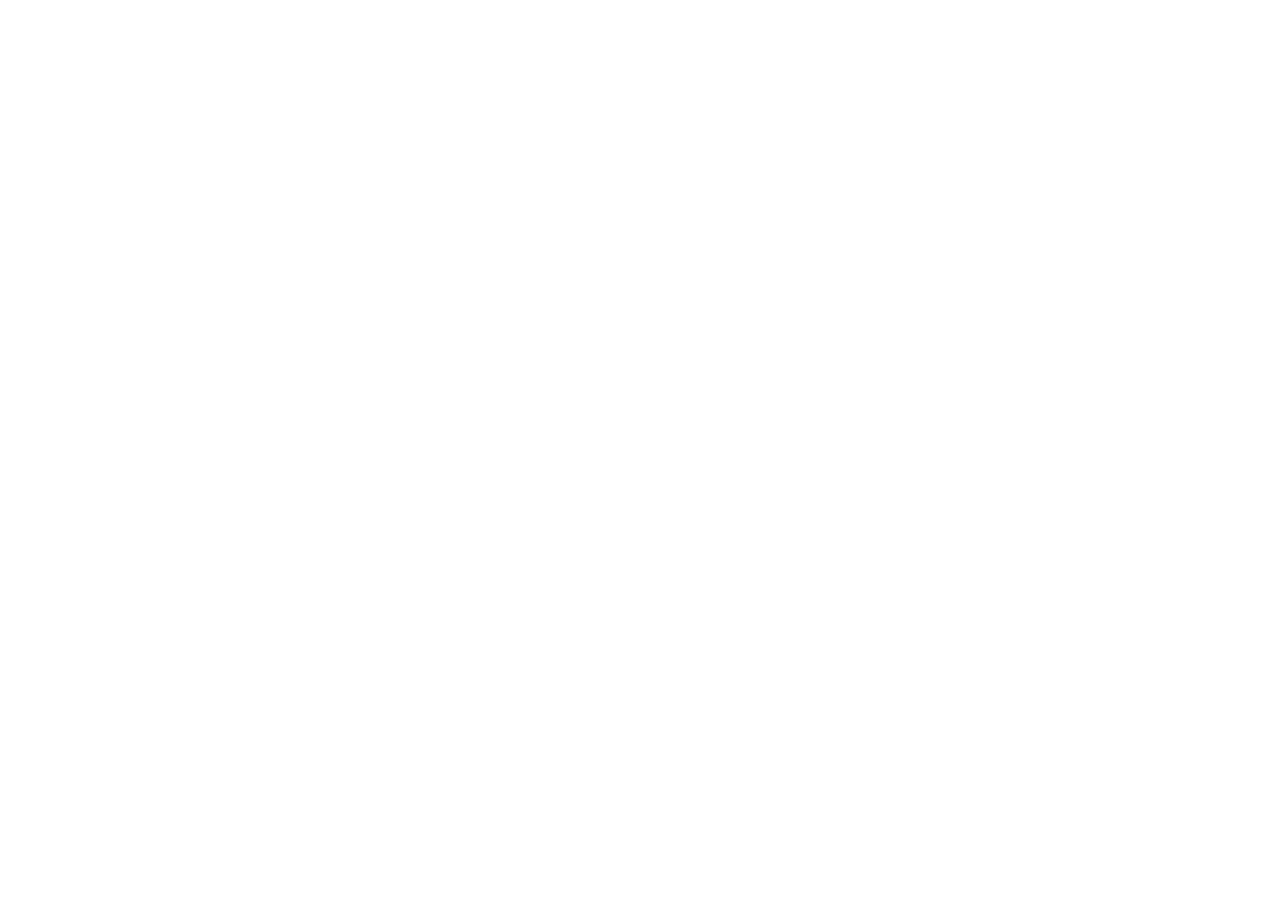
==== index.html @ 229c85f9 "Added basic html heading, background image using css, and materialize-src files" ====
<!DOCTYPE html>
<html>

<head>
    <link rel="stylesheet" type="text/css" href="style.css">
    <title>Josh & Mashal's Arena</title>
    <!-- MOBILE RESPONSIVE -->
    <meta name="viewport" content="width=device-width, initial-scale=1.0" />
</head>

<body>



       
<!-- SCRIPT TAGS -->

<script src="https://code.jquery.com/jquery-3.3.1.min.js"></script>
<script type="text/javascript" src="js/materialize.min.js"></script>
<script src="main.js"></script>

</body>
</html>
---- style.css ----
body{
    background-image: url(images/pokemon_arena.png);
    background-repeat: no-repeat;
    background-size: cover;
    height: 100%;
    width: 100%;
    position: relative;
}
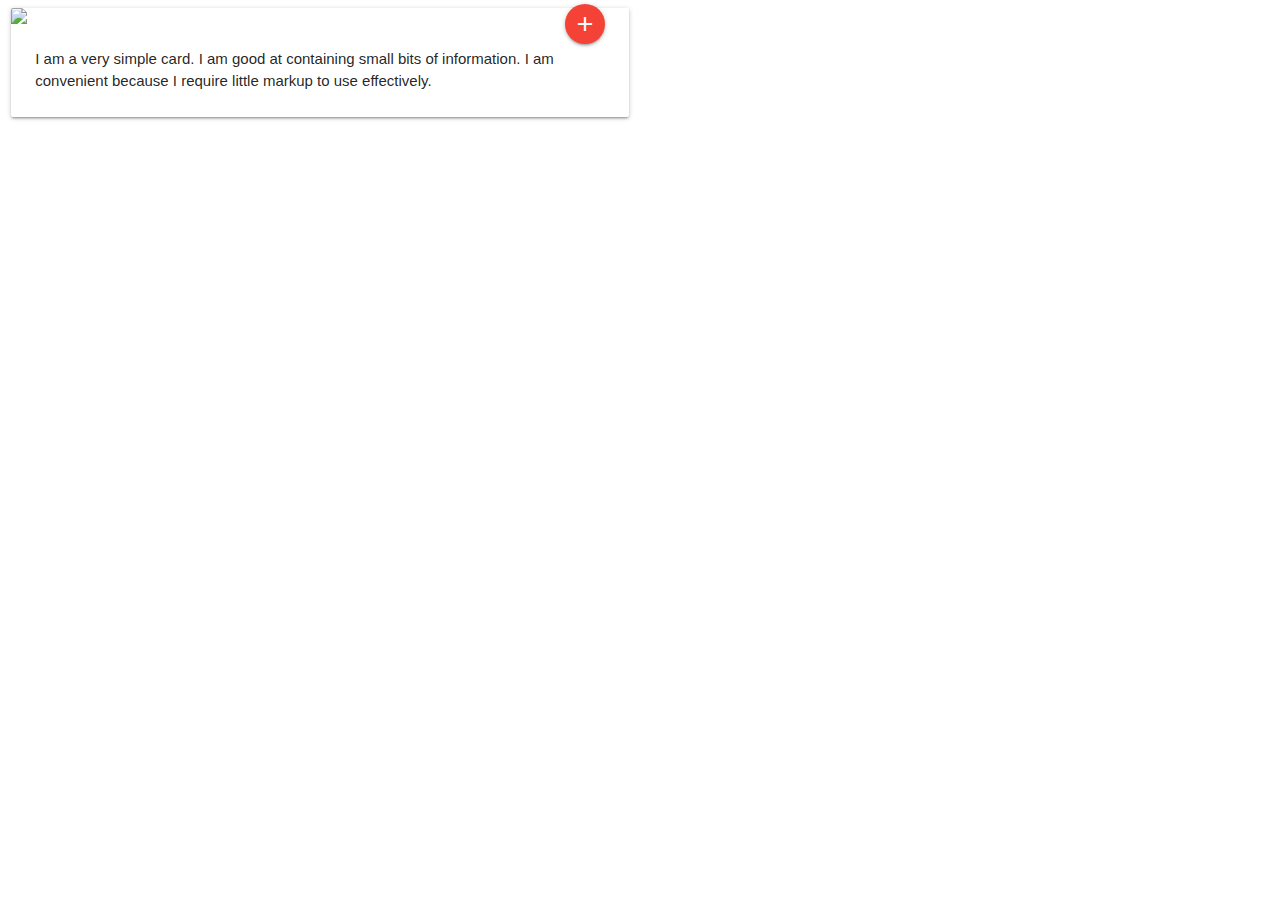
==== commit 18c3f0b9: "Added js and css files for materialize" ====
--- a/index.html
+++ b/index.html
@@ -1,23 +1,35 @@
-<!DOCTYPE html>
-<html>
+  <!DOCTYPE html>
+  <html>
+    <head>
+      <!--Import Google Icon Font-->
+      <link href="https://fonts.googleapis.com/icon?family=Material+Icons" rel="stylesheet">
+      <!--Import materialize.css-->
+      <link type="text/css" rel="stylesheet" href="css/materialize.min.css"  media="screen,projection"/>
+      <!--Let browser know website is optimized for mobile-->
+      <meta name="viewport" content="width=device-width, initial-scale=1.0"/>
+    </head>
 
-<head>
-    <link rel="stylesheet" type="text/css" href="style.css">
-    <title>Josh & Mashal's Arena</title>
-    <!-- MOBILE RESPONSIVE -->
-    <meta name="viewport" content="width=device-width, initial-scale=1.0" />
-</head>
+    <body>
 
-<body>
+ <div class="row">
+    <div class="col s12 m6">
+      <div class="card">
+        <div class="card-image">
+          <img src="images/sample-1.jpg">
+          <span class="card-title">Card Title</span>
+          <a class="btn-floating halfway-fab waves-effect waves-light red"><i class="material-icons">add</i></a>
+        </div>
+        <div class="card-content">
+          <p>I am a very simple card. I am good at containing small bits of information. I am convenient because I require little markup to use effectively.</p>
+        </div>
+      </div>
+    </div>
+  </div>
 
 
 
-       
-<!-- SCRIPT TAGS -->
 
-<script src="https://code.jquery.com/jquery-3.3.1.min.js"></script>
-<script type="text/javascript" src="js/materialize.min.js"></script>
-<script src="main.js"></script>
-
-</body>
-</html>
+      <!--JavaScript at end of body for optimized loading-->
+      <script type="text/javascript" src="js/materialize.min.js"></script>
+    </body>
+  </html>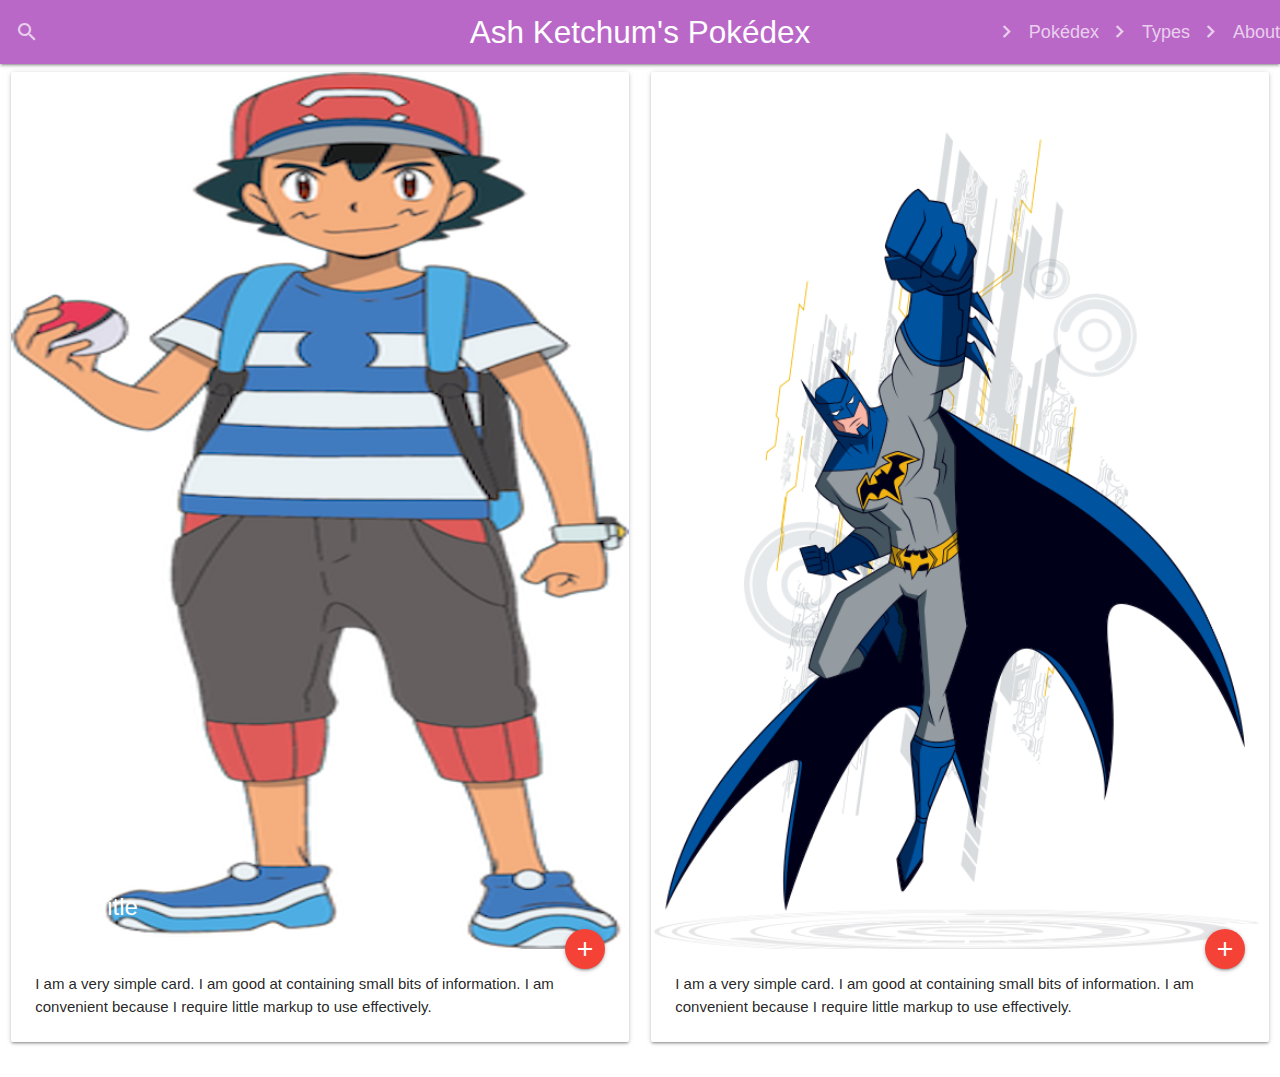
==== commit 3e3a317e: "Added carousel to batman.html" ====
--- a/index.html
+++ b/index.html
@@ -11,11 +11,26 @@
 
     <body>
 
+      <nav class="red">
+        <div class="nav-wrapper purple lighten-2">
+            <a href="#" class="brand-logo center">Ash Ketchum's Pokédex</a>
+            <a href="#" class="breadcrumb right hide-on-med-and-down">About</a>
+            <a href="#" class="breadcrumb right hide-on-med-and-down">Types</a>
+            <a href="#" class="breadcrumb right hide-on-med-and-down">Pokédex</a>
+            <form>
+                <div class="input-field">
+                    <input id="search" type="search" required>
+                    <label class="label-icon" for="search"><i class="material-icons">search</i></label>
+                </div>
+            </form>
+        </div>
+    </nav>
+
  <div class="row">
-    <div class="col s12 m6">
+    <div class="col m6">
       <div class="card">
         <div class="card-image">
-          <img src="images/sample-1.jpg">
+          <img src="images/ash.png">
           <span class="card-title">Card Title</span>
           <a class="btn-floating halfway-fab waves-effect waves-light red"><i class="material-icons">add</i></a>
         </div>
@@ -24,7 +39,25 @@
         </div>
       </div>
     </div>
+
+    <div class="col m6">
+      <div class="card">
+        <div class="card-image">
+          <img src="images/batman.png">
+          <span class="card-title">Card Title</span>
+          <a class="btn-floating halfway-fab waves-effect waves-light red"><i class="material-icons">add</i></a>
+        </div>
+        <div class="card-content">
+          <p>I am a very simple card. I am good at containing small bits of information. I am convenient because I require little markup to use effectively.</p>
+        </div>
+      </div>
+    </div>
+
   </div>
+
+   
+
+
 
 
 
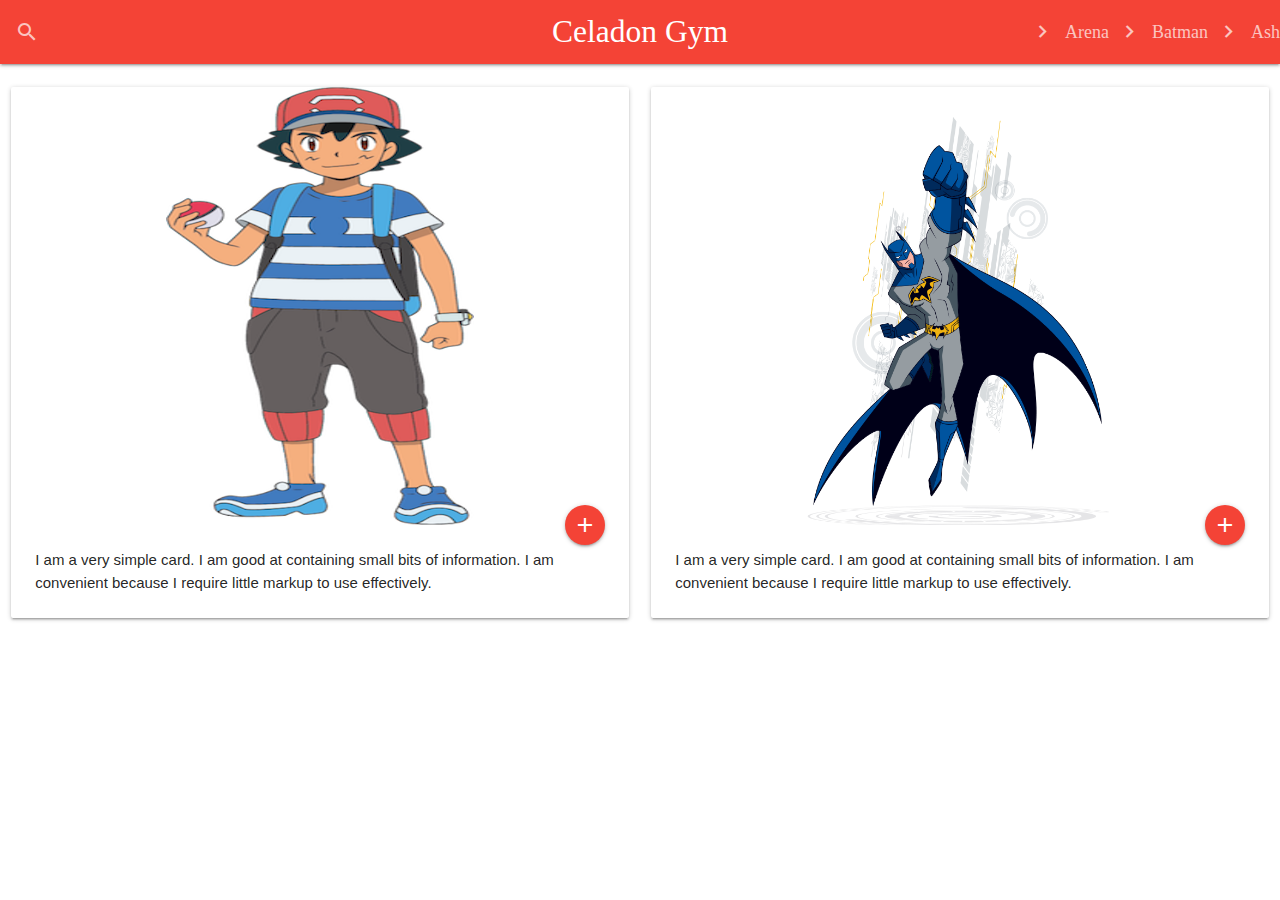
==== commit 74b2887e: "Adjusted index page, images, and added scss to materialize cards" ====
--- a/index.html
+++ b/index.html
@@ -5,6 +5,7 @@
       <link href="https://fonts.googleapis.com/icon?family=Material+Icons" rel="stylesheet">
       <!--Import materialize.css-->
       <link type="text/css" rel="stylesheet" href="css/materialize.min.css"  media="screen,projection"/>
+      <link rel="stylesheet" type="text/css" href="css/style.css">
       <!--Let browser know website is optimized for mobile-->
       <meta name="viewport" content="width=device-width, initial-scale=1.0"/>
     </head>
@@ -12,11 +13,11 @@
     <body>
 
       <nav class="red">
-        <div class="nav-wrapper purple lighten-2">
-            <a href="#" class="brand-logo center">Ash Ketchum's Pokédex</a>
-            <a href="#" class="breadcrumb right hide-on-med-and-down">About</a>
-            <a href="#" class="breadcrumb right hide-on-med-and-down">Types</a>
-            <a href="#" class="breadcrumb right hide-on-med-and-down">Pokédex</a>
+        <div class="nav-wrapper red">
+            <a href="#" class="brand-logo center">Celadon Gym</a>
+            <a href="#" class="breadcrumb right hide-on-med-and-down">Ash</a>
+            <a href="#" class="breadcrumb right hide-on-med-and-down">Batman</a>
+            <a href="#" class="breadcrumb right hide-on-med-and-down">Arena</a>
             <form>
                 <div class="input-field">
                     <input id="search" type="search" required>
@@ -25,6 +26,8 @@
             </form>
         </div>
     </nav>
+
+<p>
 
  <div class="row">
     <div class="col m6">
--- a/css/style.css
+++ b/css/style.css
@@ -0,0 +1,10 @@
+nav {
+  color: #fff;
+  background-color: red;
+  font-family: Calibri; }
+
+.card .card-image img {
+  width: 50%;
+  margin: 0 auto; }
+
+/*# sourceMappingURL=style.css.map */
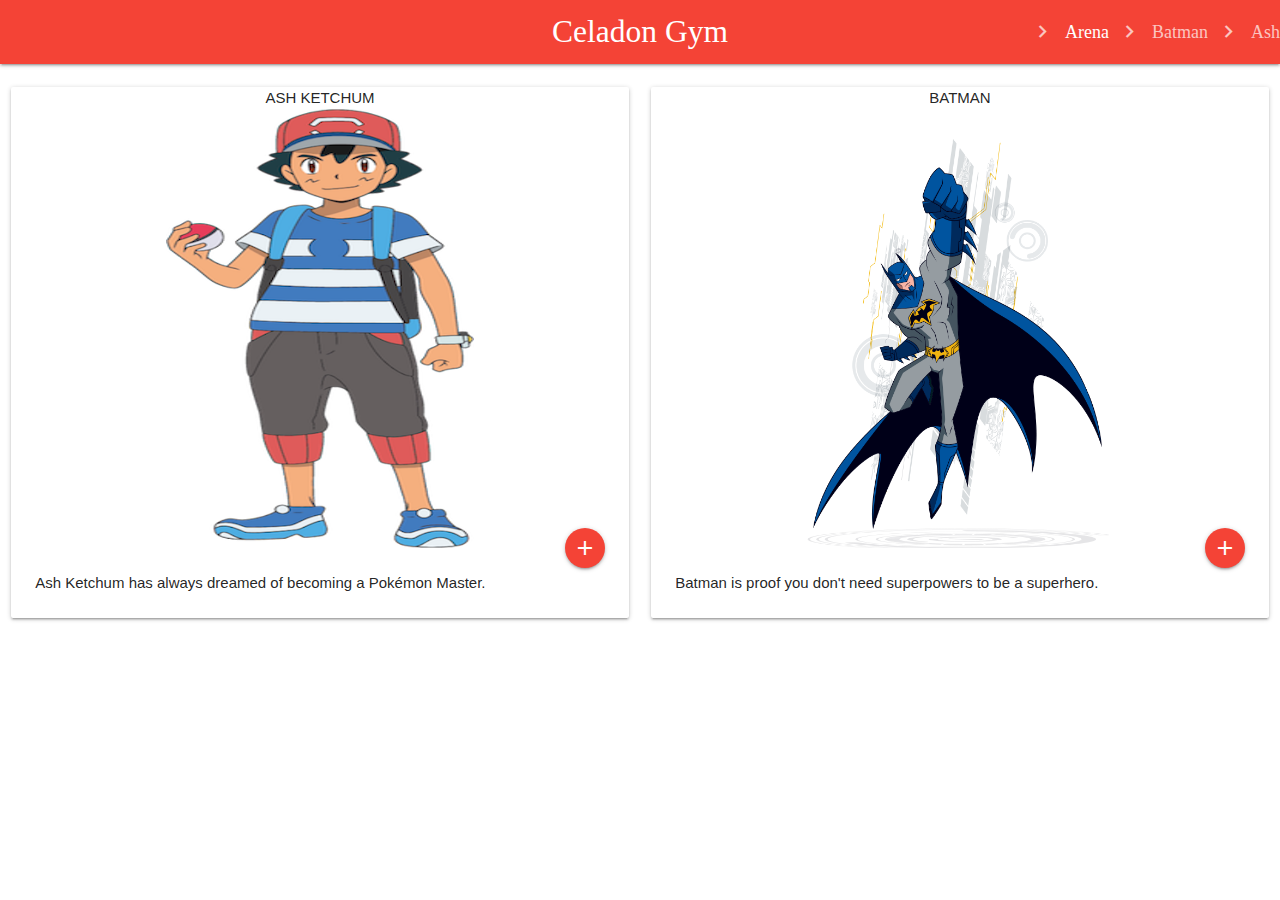
==== commit fb3c225f: "Added center div to index and leveled the grid" ====
--- a/index.html
+++ b/index.html
@@ -15,15 +15,9 @@
       <nav class="red">
         <div class="nav-wrapper red">
             <a href="#" class="brand-logo center">Celadon Gym</a>
-            <a href="#" class="breadcrumb right hide-on-med-and-down">Ash</a>
-            <a href="#" class="breadcrumb right hide-on-med-and-down">Batman</a>
-            <a href="#" class="breadcrumb right hide-on-med-and-down">Arena</a>
-            <form>
-                <div class="input-field">
-                    <input id="search" type="search" required>
-                    <label class="label-icon" for="search"><i class="material-icons">search</i></label>
-                </div>
-            </form>
+            <a href="ashketchum.html" class="breadcrumb right hide-on-med-and-down">Ash</a>
+            <a href="batman.html" class="breadcrumb right hide-on-med-and-down">Batman</a>
+            <a href="index.html" class="breadcrumb right hide-on-med-and-down">Arena</a>
         </div>
     </nav>
 
@@ -32,26 +26,26 @@
  <div class="row">
     <div class="col m6">
       <div class="card">
+        <div class="center" span class="card-title">ASH KETCHUM</div>
         <div class="card-image">
           <img src="images/ash.png">
-          <span class="card-title">Card Title</span>
-          <a class="btn-floating halfway-fab waves-effect waves-light red"><i class="material-icons">add</i></a>
+          <a href="ashketchum.html" class="btn-floating halfway-fab waves-effect waves-light red"><i class="material-icons">add</i></a>
         </div>
         <div class="card-content">
-          <p>I am a very simple card. I am good at containing small bits of information. I am convenient because I require little markup to use effectively.</p>
+          <p>Ash Ketchum has always dreamed of becoming a Pokémon Master.</p>
         </div>
       </div>
     </div>
 
     <div class="col m6">
       <div class="card">
+        <div class="center" span class="card-title">BATMAN</div>
         <div class="card-image">
           <img src="images/batman.png">
-          <span class="card-title">Card Title</span>
-          <a class="btn-floating halfway-fab waves-effect waves-light red"><i class="material-icons">add</i></a>
+          <a href="batman.html" class="btn-floating halfway-fab waves-effect waves-light red"><i class="material-icons">add</i></a>
         </div>
         <div class="card-content">
-          <p>I am a very simple card. I am good at containing small bits of information. I am convenient because I require little markup to use effectively.</p>
+          <p>Batman is proof you don't need superpowers to be a superhero.</p>
         </div>
       </div>
     </div>
@@ -64,8 +58,9 @@
 
 
 
-
+<script src="https://code.jquery.com/jquery-3.3.1.min.js"></script>
+<script type="text/javascript" src="js/materialize.min.js"></script>
+<script src="main.js"></script>
       <!--JavaScript at end of body for optimized loading-->
-      <script type="text/javascript" src="js/materialize.min.js"></script>
     </body>
   </html>--- a/css/style.css
+++ b/css/style.css
@@ -8,3 +8,16 @@
   margin: 0 auto; }
 
 /*# sourceMappingURL=style.css.map */
+
+body{
+    background-image: url(images/pokemon_arena.png);
+    background-repeat: no-repeat;
+    background-size: cover;
+    height: 100%;
+    width: 100%;
+    position: relative;
+}
+
+html{
+	height:100%;
+}
